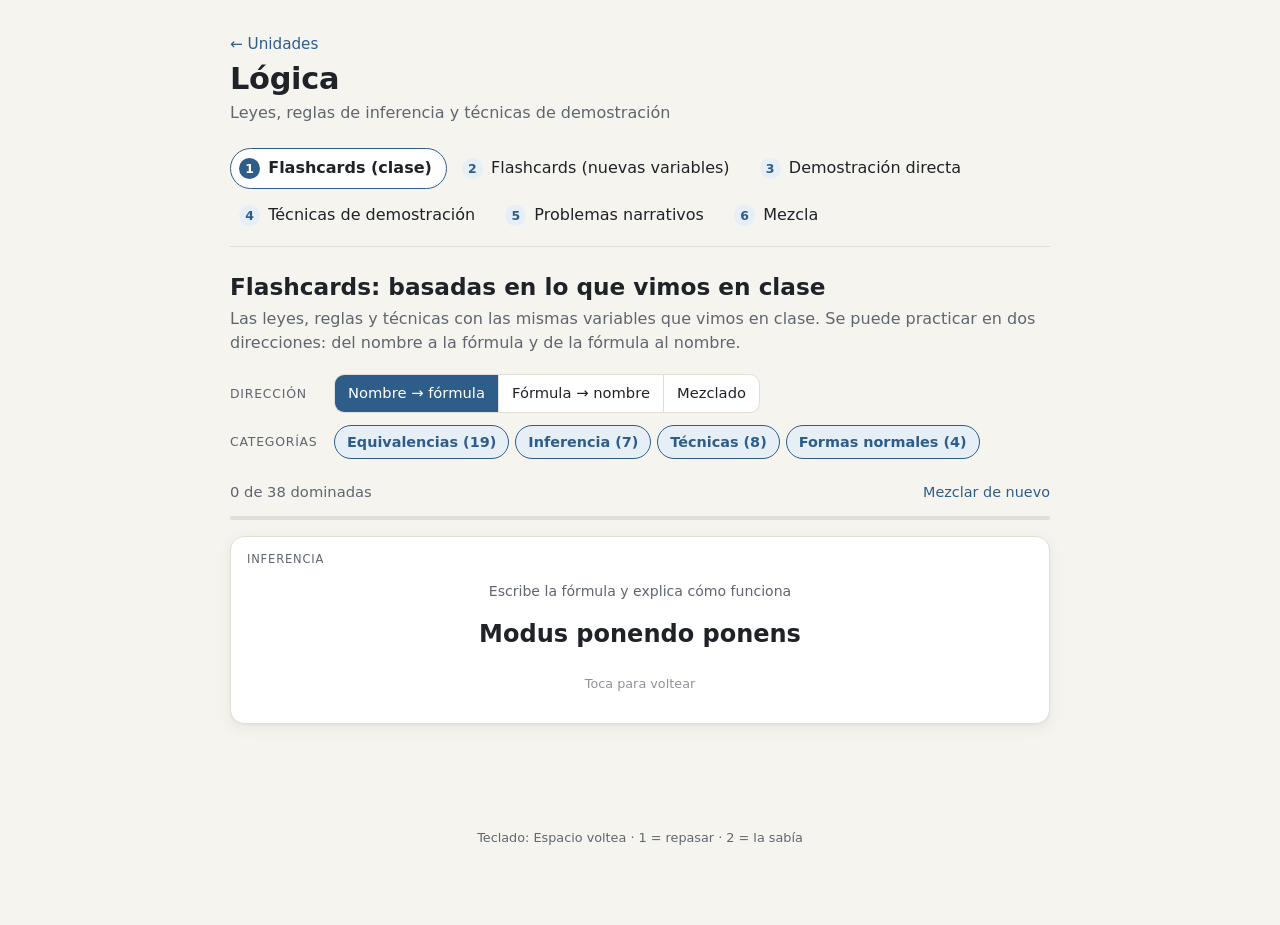
==== logica/index.html @ 62892abd "Initial commit" ====
<!DOCTYPE html>
<html lang="es">
<head>
  <meta charset="utf-8">
  <meta name="viewport" content="width=device-width, initial-scale=1">
  <title>Lógica · Estudio de Matemáticas</title>
  <link rel="stylesheet" href="../assets/css/estilos.css">
</head>
<body>
  <header class="encabezado">
    <a class="volver" href="../">← Unidades</a>
    <h1>Lógica</h1>
    <p class="sub">Leyes, reglas de inferencia y técnicas de demostración</p>
  </header>
  <main id="app"></main>

  <!-- Núcleo y motores compartidos -->
  <script src="../assets/js/estudio.js"></script>
  <script src="../assets/js/tarjetas.js"></script>
  <script src="../assets/js/problemas.js"></script>

  <!-- Datos de esta unidad: el orden de los scripts es el orden de las pestañas -->
  <script>ESTUDIO.unidad({ id: 'logica', titulo: 'Lógica' });</script>
  <script src="datos/tarjetas-hoja.js"></script>
  <script src="datos/tarjetas-variables.js"></script>
  <script src="datos/directa.js"></script>
  <script src="datos/tecnicas.js"></script>
  <script src="datos/narrativas.js"></script>
  <script src="mezcla.js"></script>

  <script>ESTUDIO.iniciar();</script>
</body>
</html>
---- assets/css/estilos.css ----
:root {
  --fondo: #f6f4ef;
  --superficie: #ffffff;
  --tinta: #1f2328;
  --tenue: #5f6670;
  --borde: #e2ded5;
  --acento: #2f5d8a;
  --acento-suave: #e6eef6;
  --ok: #2e7d4f;
  --ok-suave: #e5f3ea;
  --aviso: #a3591b;
  --aviso-suave: #fbeee2;
  --sombra: 0 1px 2px rgb(0 0 0 / .05), 0 4px 16px rgb(0 0 0 / .06);
  --radio: 14px;
  --fuente: system-ui, -apple-system, "Segoe UI", Roboto, "Helvetica Neue", Arial, sans-serif;
  --fuente-formula: "Cambria Math", "STIX Two Math", "Latin Modern Math", "Cambria", "Georgia", "Segoe UI Symbol", serif;
}
@media (prefers-color-scheme: dark) {
  :root {
    --fondo: #16181c;
    --superficie: #1f2228;
    --tinta: #e8e6e1;
    --tenue: #9ba1aa;
    --borde: #33373f;
    --acento: #7fb0e0;
    --acento-suave: #24303d;
    --ok: #6fc995;
    --ok-suave: #1e3328;
    --aviso: #e8a46a;
    --aviso-suave: #3a2a1d;
    --sombra: 0 1px 2px rgb(0 0 0 / .3), 0 4px 16px rgb(0 0 0 / .3);
  }
}

* { box-sizing: border-box; }
body {
  margin: 0;
  background: var(--fondo);
  color: var(--tinta);
  font: 16px/1.55 var(--fuente);
}
main { max-width: 860px; margin: 0 auto; padding: 0 20px 64px; }
h1, h2, h3 { line-height: 1.2; }
button { font: inherit; color: inherit; }
.oculto { display: none !important; }

/* ---------- Encabezado ---------- */
.encabezado { max-width: 860px; margin: 0 auto; padding: 32px 20px 12px; }
.encabezado h1 { margin: 4px 0 4px; font-size: 1.9rem; letter-spacing: -.01em; }
.encabezado .sub { margin: 0; color: var(--tenue); }
.volver { color: var(--acento); text-decoration: none; font-size: .95rem; }
.volver:hover { text-decoration: underline; }

/* ---------- Inicio ---------- */
.unidades { list-style: none; padding: 0; margin: 20px 0; display: grid; gap: 12px; }
.unidad {
  display: flex; gap: 16px; align-items: center;
  padding: 18px 20px; border-radius: var(--radio);
  background: var(--superficie); border: 1px solid var(--borde); box-shadow: var(--sombra);
  color: inherit; text-decoration: none;
}
a.unidad:hover { border-color: var(--acento); }
.unidad strong { display: block; font-size: 1.15rem; }
.unidad small { color: var(--tenue); font-size: .92rem; }
.unidad.pendiente { opacity: .55; box-shadow: none; }
.num {
  flex: none; display: inline-grid; place-items: center;
  width: 2em; height: 2em; border-radius: 50%;
  background: var(--acento-suave); color: var(--acento); font-weight: 650; font-size: .85rem;
}

/* ---------- Pestañas ---------- */
.pestanas {
  position: sticky; top: 0; z-index: 5;
  display: flex; gap: 6px; overflow-x: auto; padding: 10px 0;
  background: var(--fondo); border-bottom: 1px solid var(--borde);
  scrollbar-width: thin;
}
@media (min-width: 700px) { .pestanas { flex-wrap: wrap; } }
.pestana {
  flex: none; display: flex; gap: 8px; align-items: center;
  padding: 7px 14px 7px 8px; border-radius: 999px; cursor: pointer;
  background: transparent; border: 1px solid transparent; white-space: nowrap;
}
.pestana .num { width: 1.7em; height: 1.7em; font-size: .78rem; }
.pestana:hover { background: var(--superficie); border-color: var(--borde); }
.pestana[aria-current="page"] { background: var(--superficie); border-color: var(--acento); font-weight: 600; }
.pestana[aria-current="page"] .num { background: var(--acento); color: var(--superficie); }

.panel h2 { margin: 26px 0 6px; font-size: 1.45rem; }
.descripcion { color: var(--tenue); margin: 0 0 18px; }

/* ---------- Controles de tarjetas ---------- */
.controles { display: grid; gap: 12px; margin-bottom: 18px; }
.control { display: flex; flex-wrap: wrap; gap: 8px 12px; align-items: center; }
.etiqueta { font-size: .78rem; text-transform: uppercase; letter-spacing: .06em; color: var(--tenue); min-width: 92px; }
.segmentado { display: inline-flex; border: 1px solid var(--borde); border-radius: 10px; overflow: hidden; background: var(--superficie); }
.seg { padding: 7px 13px; border: 0; background: transparent; cursor: pointer; font-size: .92rem; }
.seg + .seg { border-left: 1px solid var(--borde); }
.seg[aria-pressed="true"] { background: var(--acento); color: var(--superficie); }
.chips { display: flex; flex-wrap: wrap; gap: 6px; }
.chip {
  padding: 5px 12px; border-radius: 999px; cursor: pointer; font-size: .9rem;
  border: 1px solid var(--borde); background: var(--superficie); color: var(--tenue);
}
.chip[aria-pressed="true"] { border-color: var(--acento); background: var(--acento-suave); color: var(--acento); font-weight: 600; }

/* ---------- Progreso ---------- */
.progreso { display: flex; flex-wrap: wrap; gap: 6px 16px; align-items: center; font-size: .92rem; color: var(--tenue); }
.progreso > :last-child { margin-left: auto; }
.barra { height: 4px; border-radius: 4px; background: var(--borde); margin: 8px 0 16px; overflow: hidden; }
.barra > div { height: 100%; background: var(--acento); transition: width .25s; }
.etiqueta-origen { padding: 2px 10px; border-radius: 999px; background: var(--acento-suave); color: var(--acento); font-weight: 600; font-size: .82rem; }
.btn-texto { border: 0; background: none; color: var(--acento); cursor: pointer; padding: 4px 0; font-size: .9rem; }
.btn-texto:hover { text-decoration: underline; }

/* ---------- Tarjeta ---------- */
.zona-tarjeta { perspective: 1400px; }
.tarjeta {
  display: grid; width: 100%; min-height: 280px; padding: 0; border: 0; background: none;
  cursor: pointer; text-align: center;
  transform-style: preserve-3d; transition: transform .45s cubic-bezier(.2, .7, .2, 1);
}
.tarjeta.volteada { transform: rotateY(180deg); }
.cara {
  grid-area: 1 / 1; display: flex; flex-direction: column; justify-content: center; align-items: center; gap: 14px;
  padding: 44px 28px 30px; border-radius: var(--radio);
  background: var(--superficie); border: 1px solid var(--borde); box-shadow: var(--sombra);
  backface-visibility: hidden; -webkit-backface-visibility: hidden; position: relative;
}
.reverso { transform: rotateY(180deg); border-color: var(--acento); }
.cat {
  position: absolute; top: 14px; left: 16px;
  font-size: .72rem; text-transform: uppercase; letter-spacing: .07em; color: var(--tenue);
}
.indicacion { font-size: .88rem; color: var(--tenue); }
.nombre-grande { font-size: 1.5rem; font-weight: 650; }
.toca { font-size: .8rem; color: var(--tenue); opacity: .7; margin-top: 6px; }
.tarjeta:focus-visible { outline: none; }
.tarjeta:focus-visible .cara { outline: 3px solid var(--acento); outline-offset: 2px; }
@media (prefers-reduced-motion: reduce) { .tarjeta { transition: none; } }

/* ---------- Fórmulas ---------- */
.formula { font-family: var(--fuente-formula); }
.formula.grande { font-size: 1.45rem; line-height: 1.6; }
.formula.enunciado { text-align: center; padding: 10px 0; }
.formula-linea { font-family: var(--fuente-formula); }

/* ---------- Botones ---------- */
.acciones { display: flex; flex-wrap: wrap; gap: 10px; justify-content: center; margin: 18px 0; }
.btn {
  padding: 10px 18px; border-radius: 10px; cursor: pointer;
  border: 1px solid var(--borde); background: var(--superficie); font-weight: 550;
}
.btn:hover { border-color: var(--acento); }
.btn.primario { background: var(--acento); border-color: var(--acento); color: var(--superficie); }
.btn.sabia { background: var(--ok-suave); border-color: var(--ok); color: var(--ok); }
.btn.repasar { background: var(--aviso-suave); border-color: var(--aviso); color: var(--aviso); }
.ayuda-teclas { text-align: center; font-size: .8rem; color: var(--tenue); }
@media (hover: none) { .ayuda-teclas { display: none; } }

/* ---------- Problemas ---------- */
.instrucciones {
  background: var(--acento-suave); border-radius: var(--radio); padding: 12px 18px; margin-bottom: 18px;
}
.instrucciones summary { cursor: pointer; font-weight: 650; color: var(--acento); }
.instrucciones ul, .instrucciones ol { margin: 8px 0 2px; padding-left: 22px; }
.instrucciones li { margin: 4px 0; }
.problema {
  background: var(--superficie); border: 1px solid var(--borde); border-radius: var(--radio);
  box-shadow: var(--sombra); padding: 22px 26px;
}
.instruccion-corta { margin: 0 0 6px; font-size: .92rem; color: var(--tenue); font-style: italic; text-align: center; }
.narrativa p { margin: 0 0 6px; font-size: 1.08rem; }
.narrativa .conclusion { font-weight: 650; margin-top: 10px; }
.variables { margin-top: 16px; padding-top: 14px; border-top: 1px dashed var(--borde); }
.variables table { border-collapse: collapse; margin: 0 auto 10px; }
.variables td { padding: 3px 10px; }
.variables .var { font-family: var(--fuente-formula); font-weight: 700; font-size: 1.15rem; text-align: right; }
.variables .formula { text-align: center; }

.solucion {
  background: var(--superficie); border: 1px solid var(--acento); border-radius: var(--radio);
  padding: 18px 22px; margin-bottom: 12px;
}
.tecnica { margin-bottom: 10px; color: var(--tenue); }
.tecnica strong { color: var(--tinta); }
.tabla-scroll { overflow-x: auto; }
.demostracion { border-collapse: collapse; width: 100%; }
.demostracion td { padding: 5px 10px; vertical-align: top; }
.demostracion .n { color: var(--tenue); text-align: right; width: 2.5em; }
.demostracion .f { font-family: var(--fuente-formula); font-size: 1.12rem; white-space: nowrap; }
.demostracion .j { color: var(--tenue); font-size: .93rem; }
.demostracion .separador td { padding: 0; border-top: 1.5px dashed var(--tenue); height: 4px; }
.demostracion .sub .f { border-left: 3px solid var(--acento); padding-left: 16px; }
.demostracion .negacion .f, .demostracion .supuesto .f { color: var(--aviso); }
.qed { text-align: right; font-weight: 600; margin: 12px 0 0; }
.asignacion { display: flex; gap: 8px; flex-wrap: wrap; margin-bottom: 10px; }
.chip-valor { font-family: var(--fuente-formula); padding: 3px 12px; border-radius: 999px; background: var(--aviso-suave); color: var(--aviso); font-weight: 700; }
.evaluacion { font-family: var(--fuente-formula); font-size: 1.1rem; }
.evaluacion div:first-child { font-family: var(--fuente); font-size: .95rem; color: var(--tenue); }
.nota { background: var(--fondo); border-radius: 10px; padding: 10px 14px; margin: 14px 0 0; font-size: .94rem; color: var(--tinta); text-align: left; }
.cara .nota { max-width: 560px; }

/* ---------- Resumen ---------- */
.resumen {
  background: var(--superficie); border: 1px solid var(--borde); border-radius: var(--radio);
  box-shadow: var(--sombra); padding: 24px 28px; text-align: center;
}
.resumen ul { text-align: left; display: inline-block; margin: 0; }

@media (max-width: 560px) {
  .encabezado h1 { font-size: 1.5rem; }
  .problema, .solucion { padding: 16px; }
  .formula.grande { font-size: 1.2rem; }
  .cara { padding: 40px 16px 24px; }
  .etiqueta { min-width: 0; width: 100%; }
}
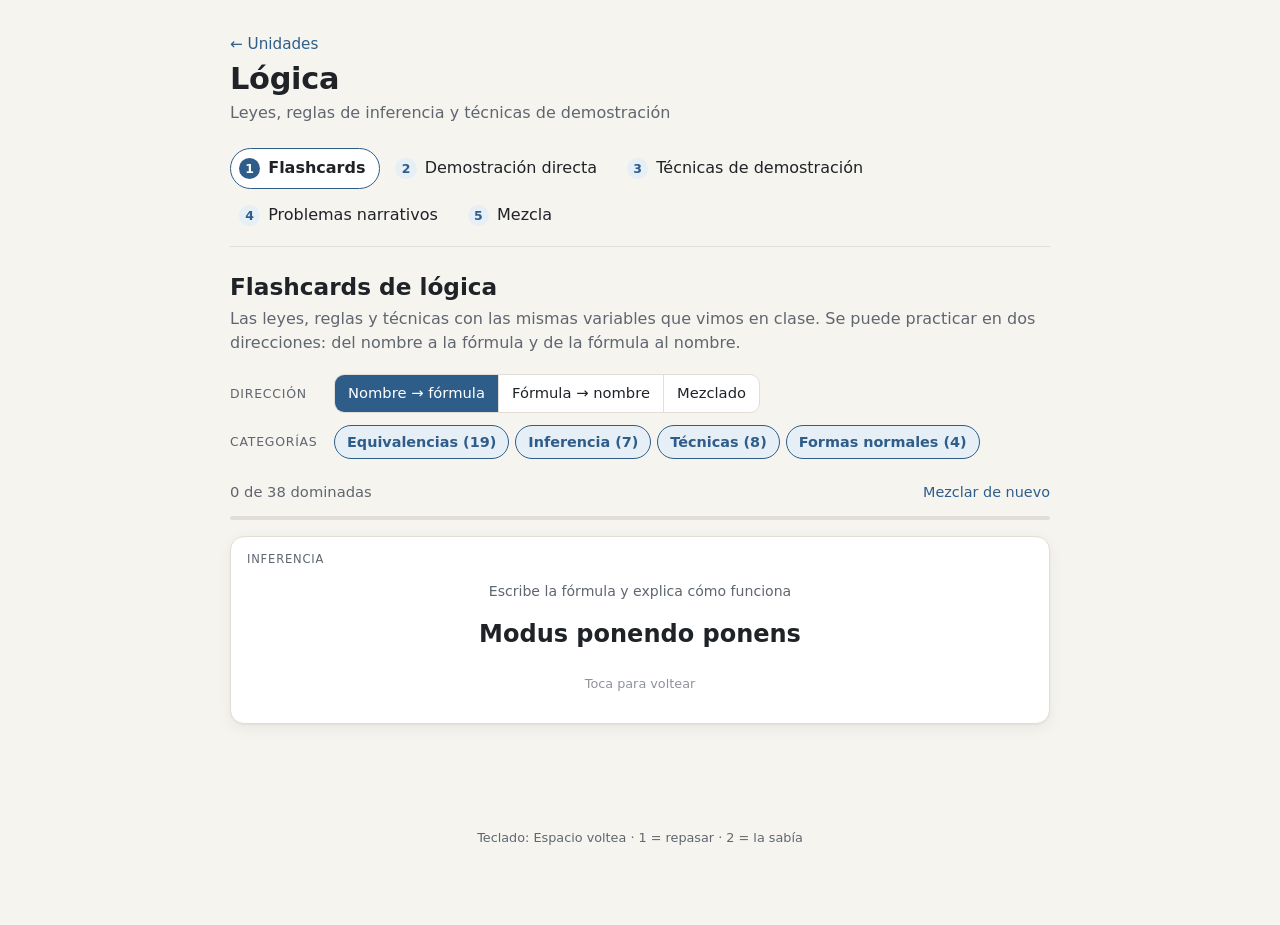
==== commit 564791e5: "Conjuntos" ====
--- a/logica/index.html
+++ b/logica/index.html
@@ -21,8 +21,7 @@
 
   <!-- Datos de esta unidad: el orden de los scripts es el orden de las pestañas -->
   <script>ESTUDIO.unidad({ id: 'logica', titulo: 'Lógica' });</script>
-  <script src="datos/tarjetas-hoja.js"></script>
-  <script src="datos/tarjetas-variables.js"></script>
+  <script src="datos/flashcards.js"></script>
   <script src="datos/directa.js"></script>
   <script src="datos/tecnicas.js"></script>
   <script src="datos/narrativas.js"></script>
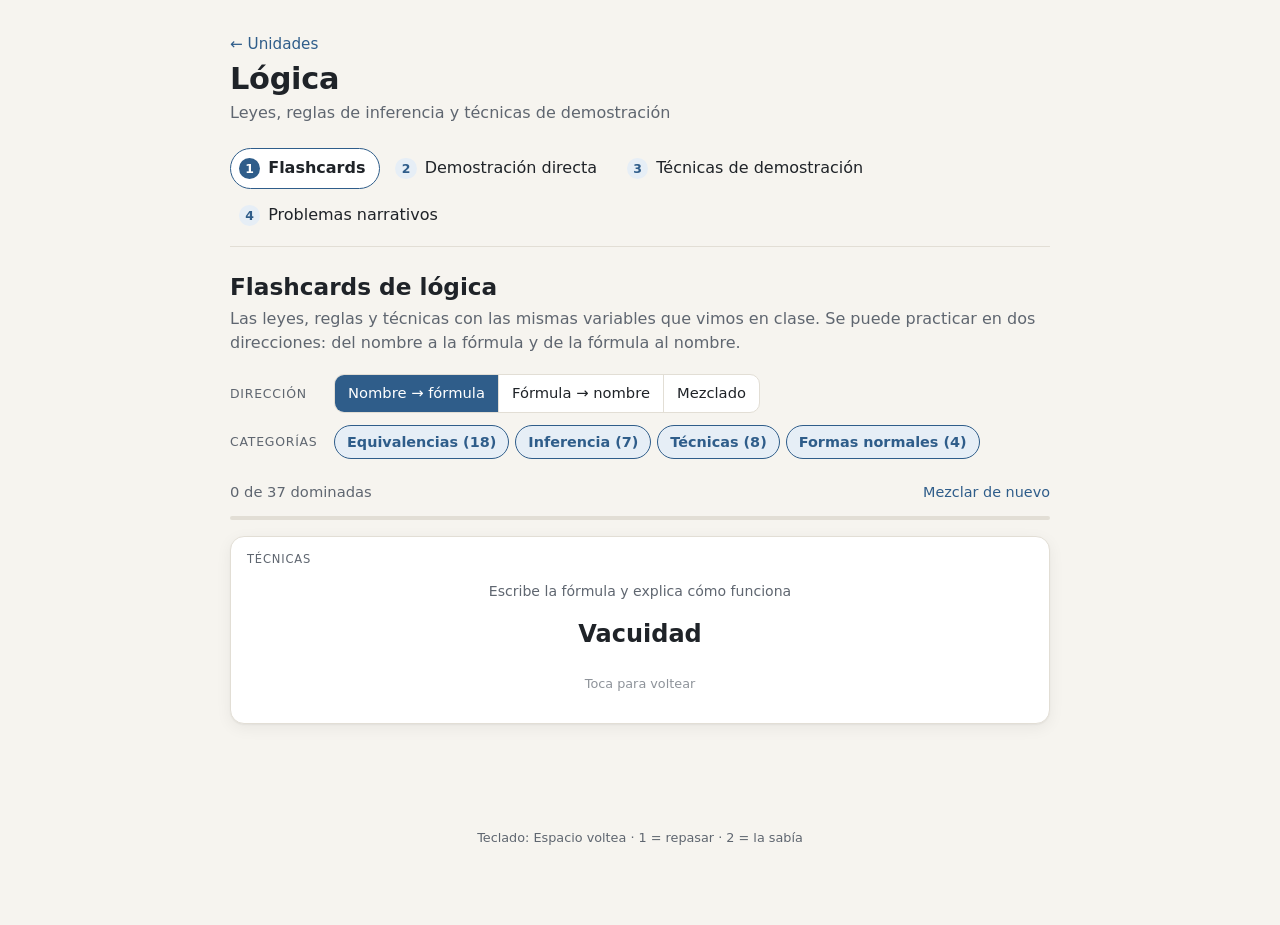
==== commit 4d6f9b97: "Edits" ====
--- a/logica/index.html
+++ b/logica/index.html
@@ -25,7 +25,6 @@
   <script src="datos/directa.js"></script>
   <script src="datos/tecnicas.js"></script>
   <script src="datos/narrativas.js"></script>
-  <script src="mezcla.js"></script>
 
   <script>ESTUDIO.iniciar();</script>
 </body>
